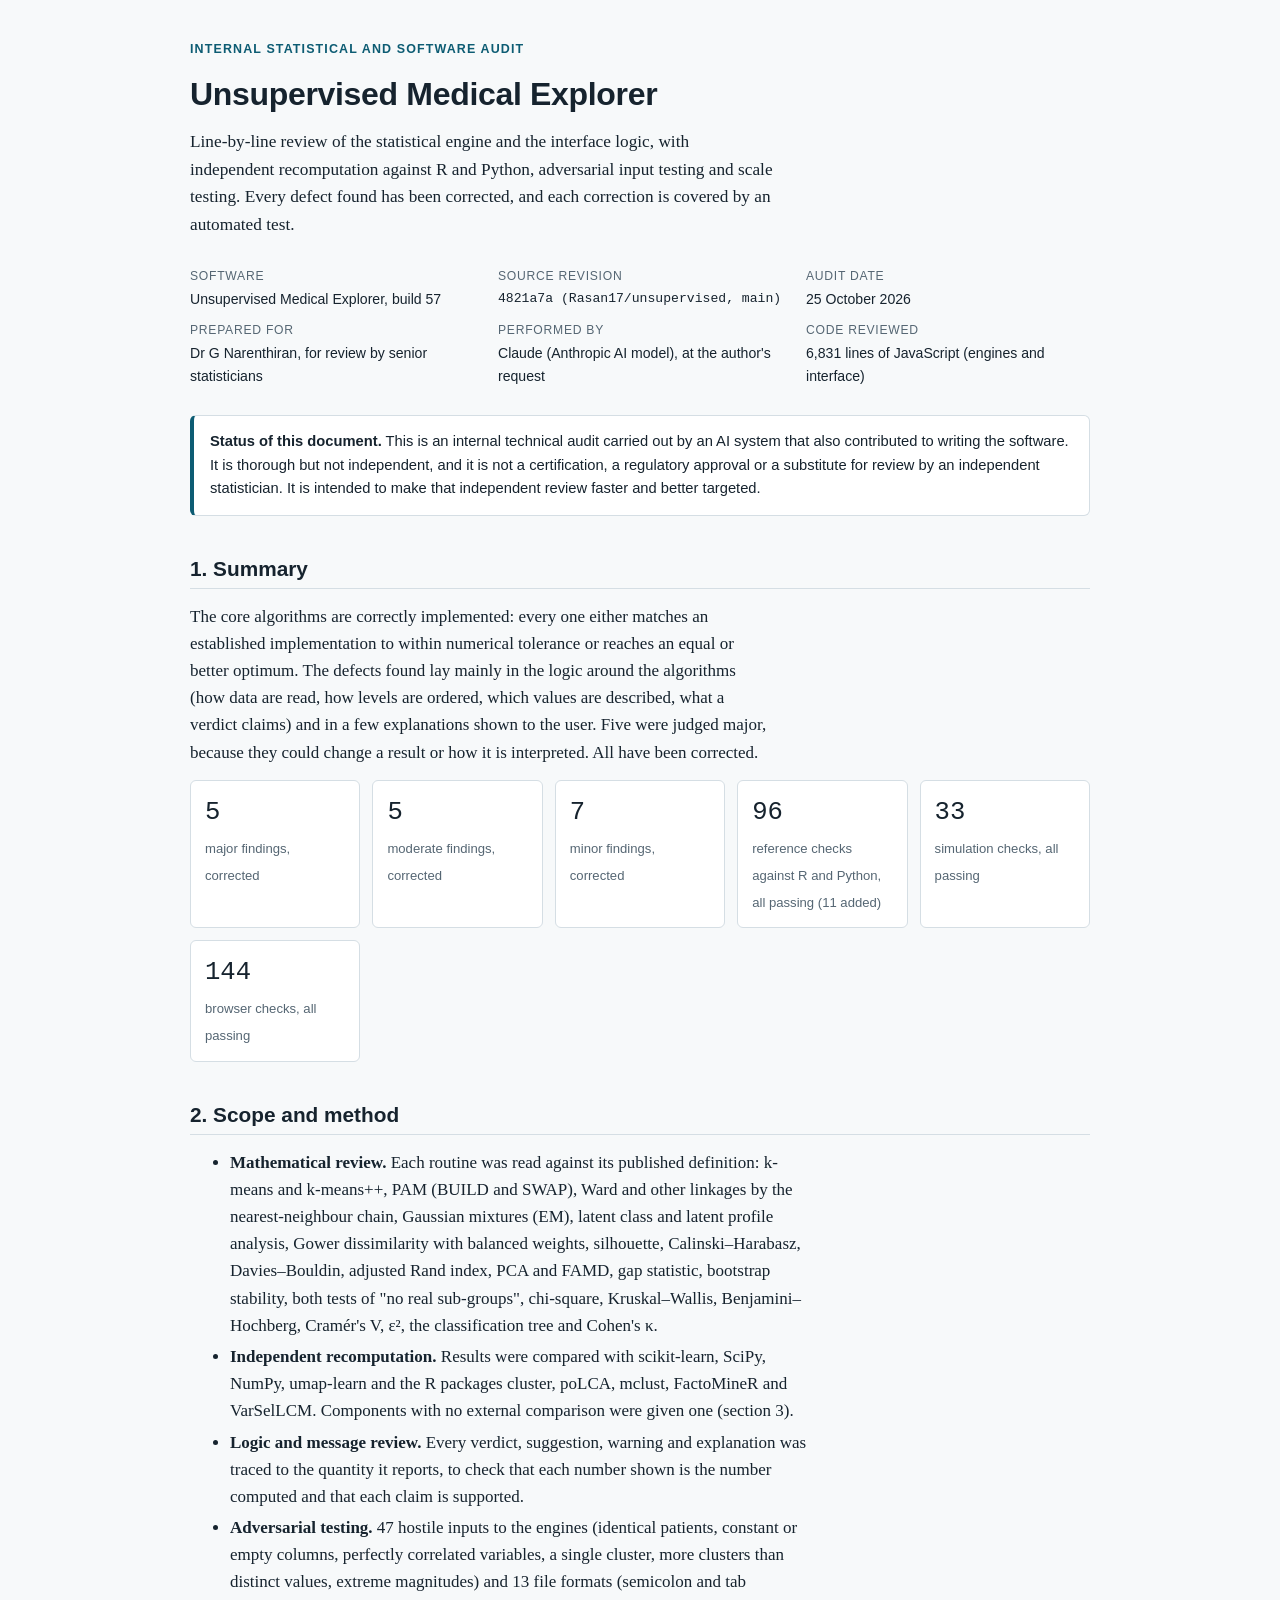
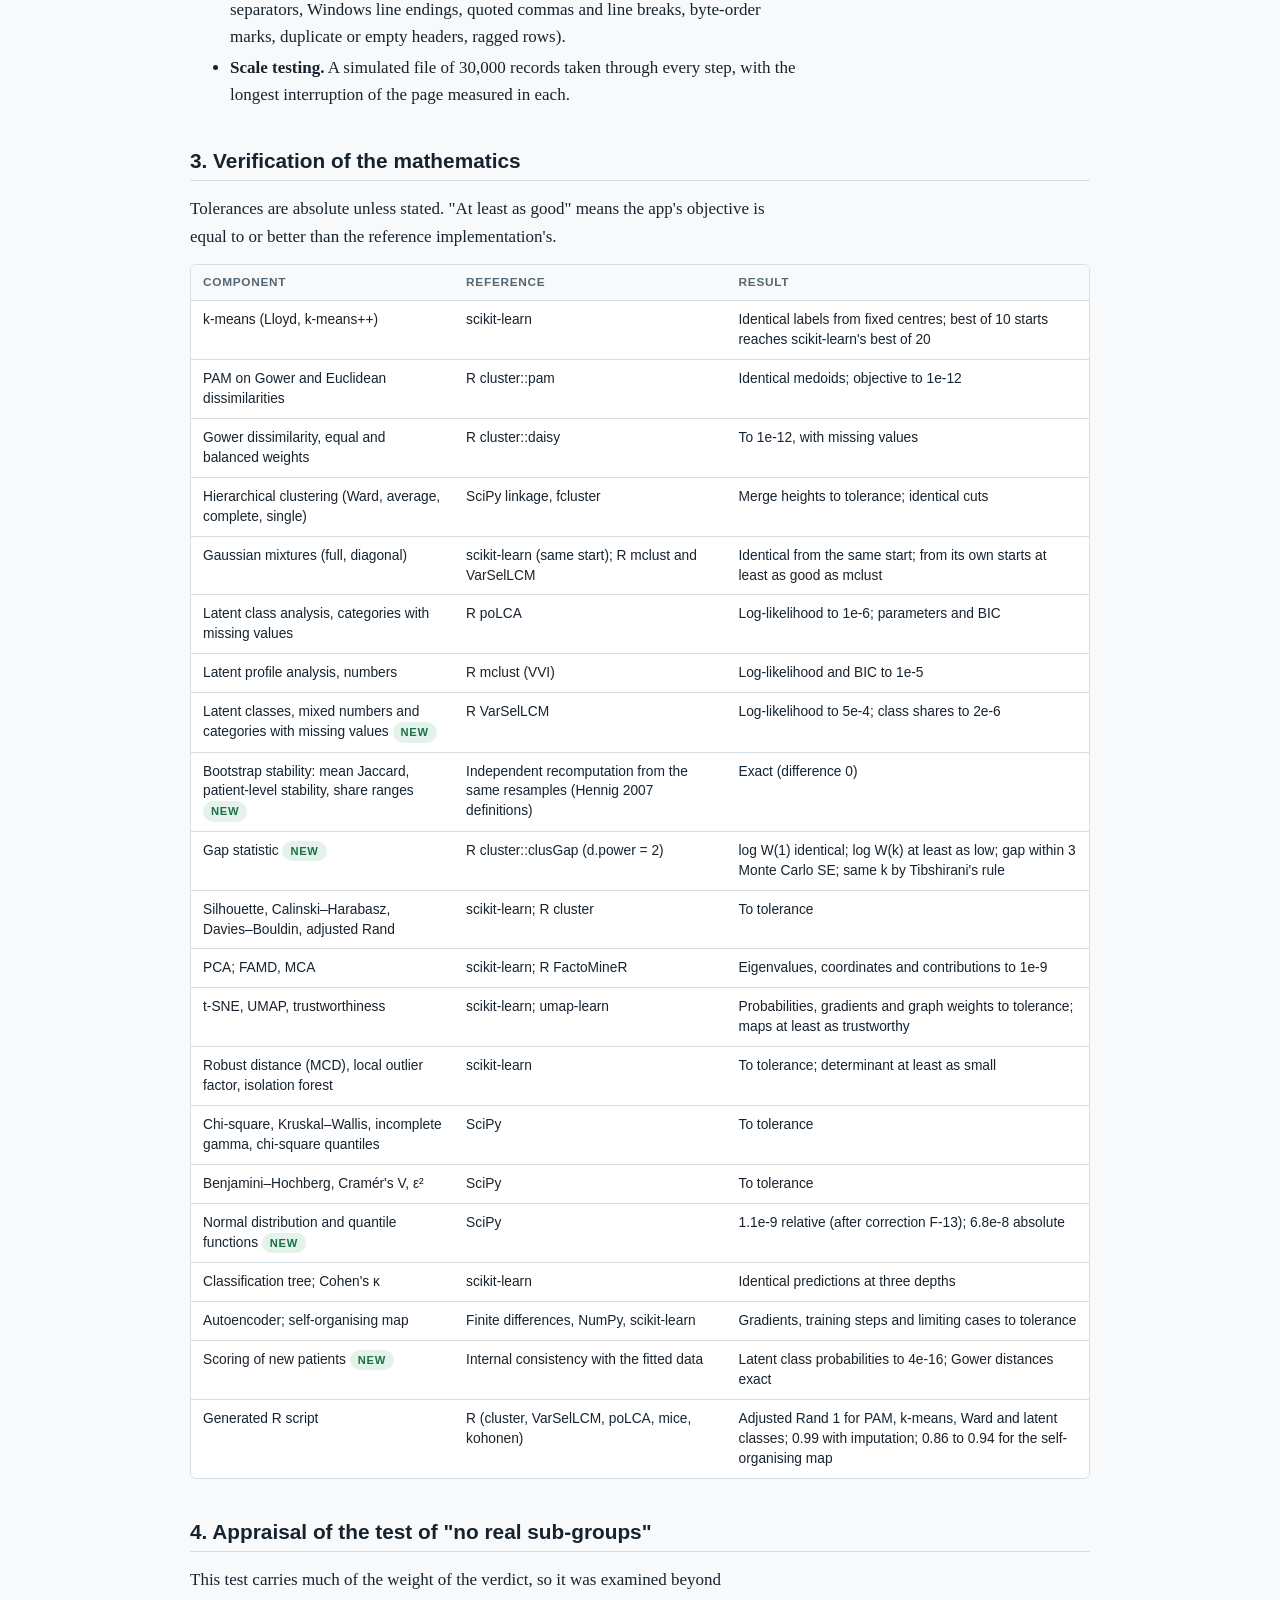
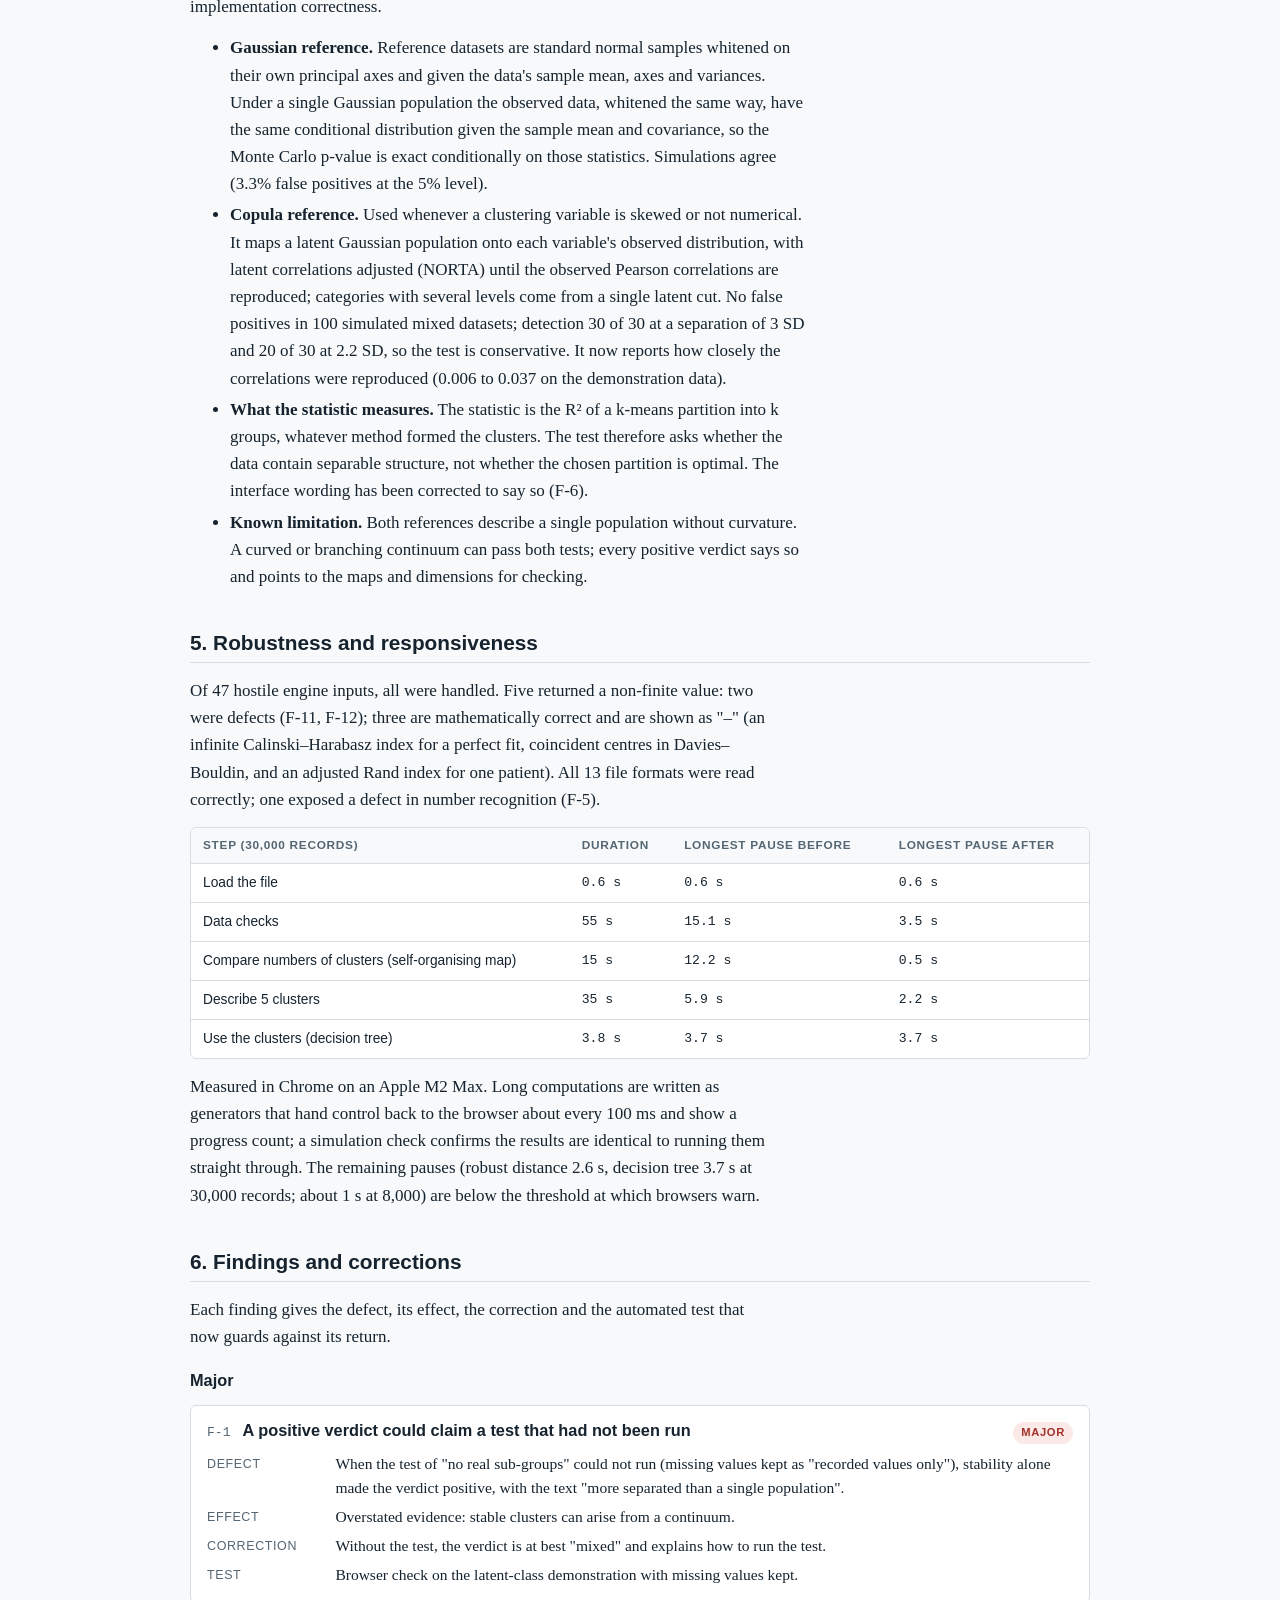
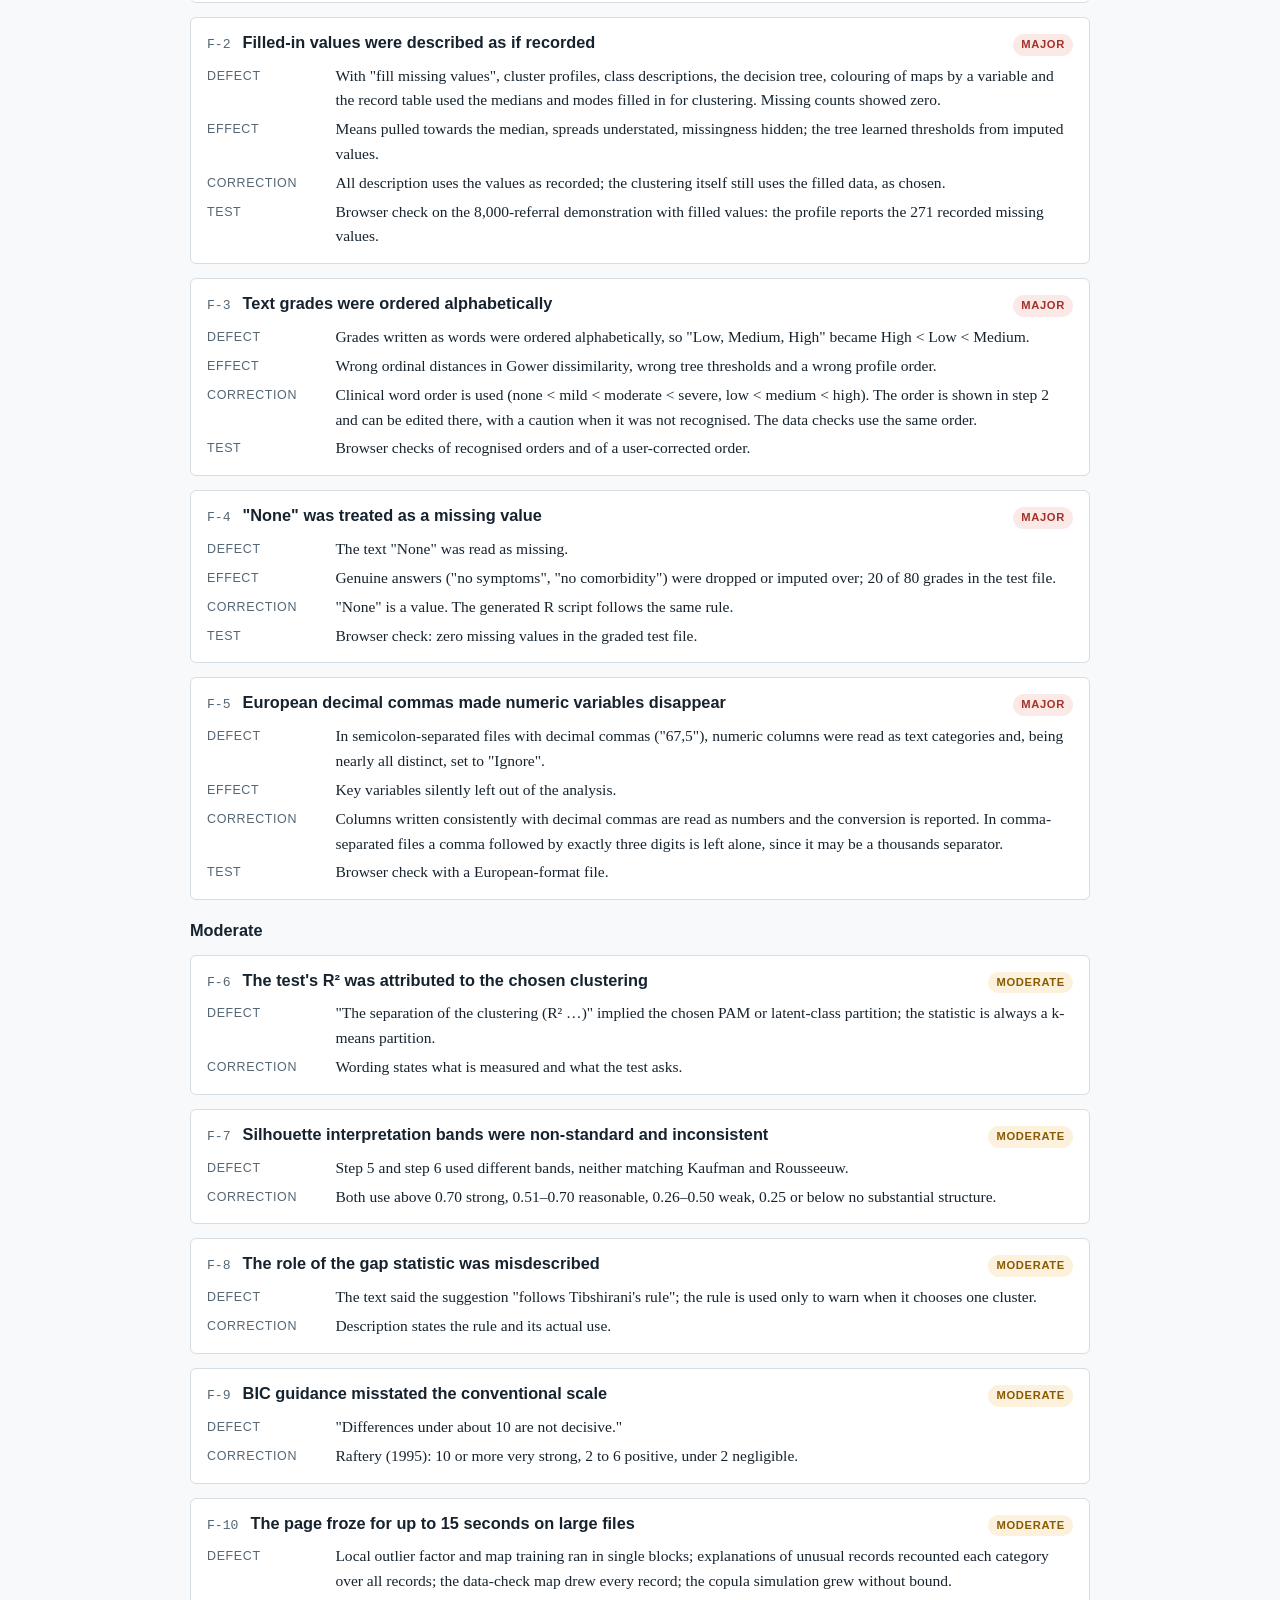
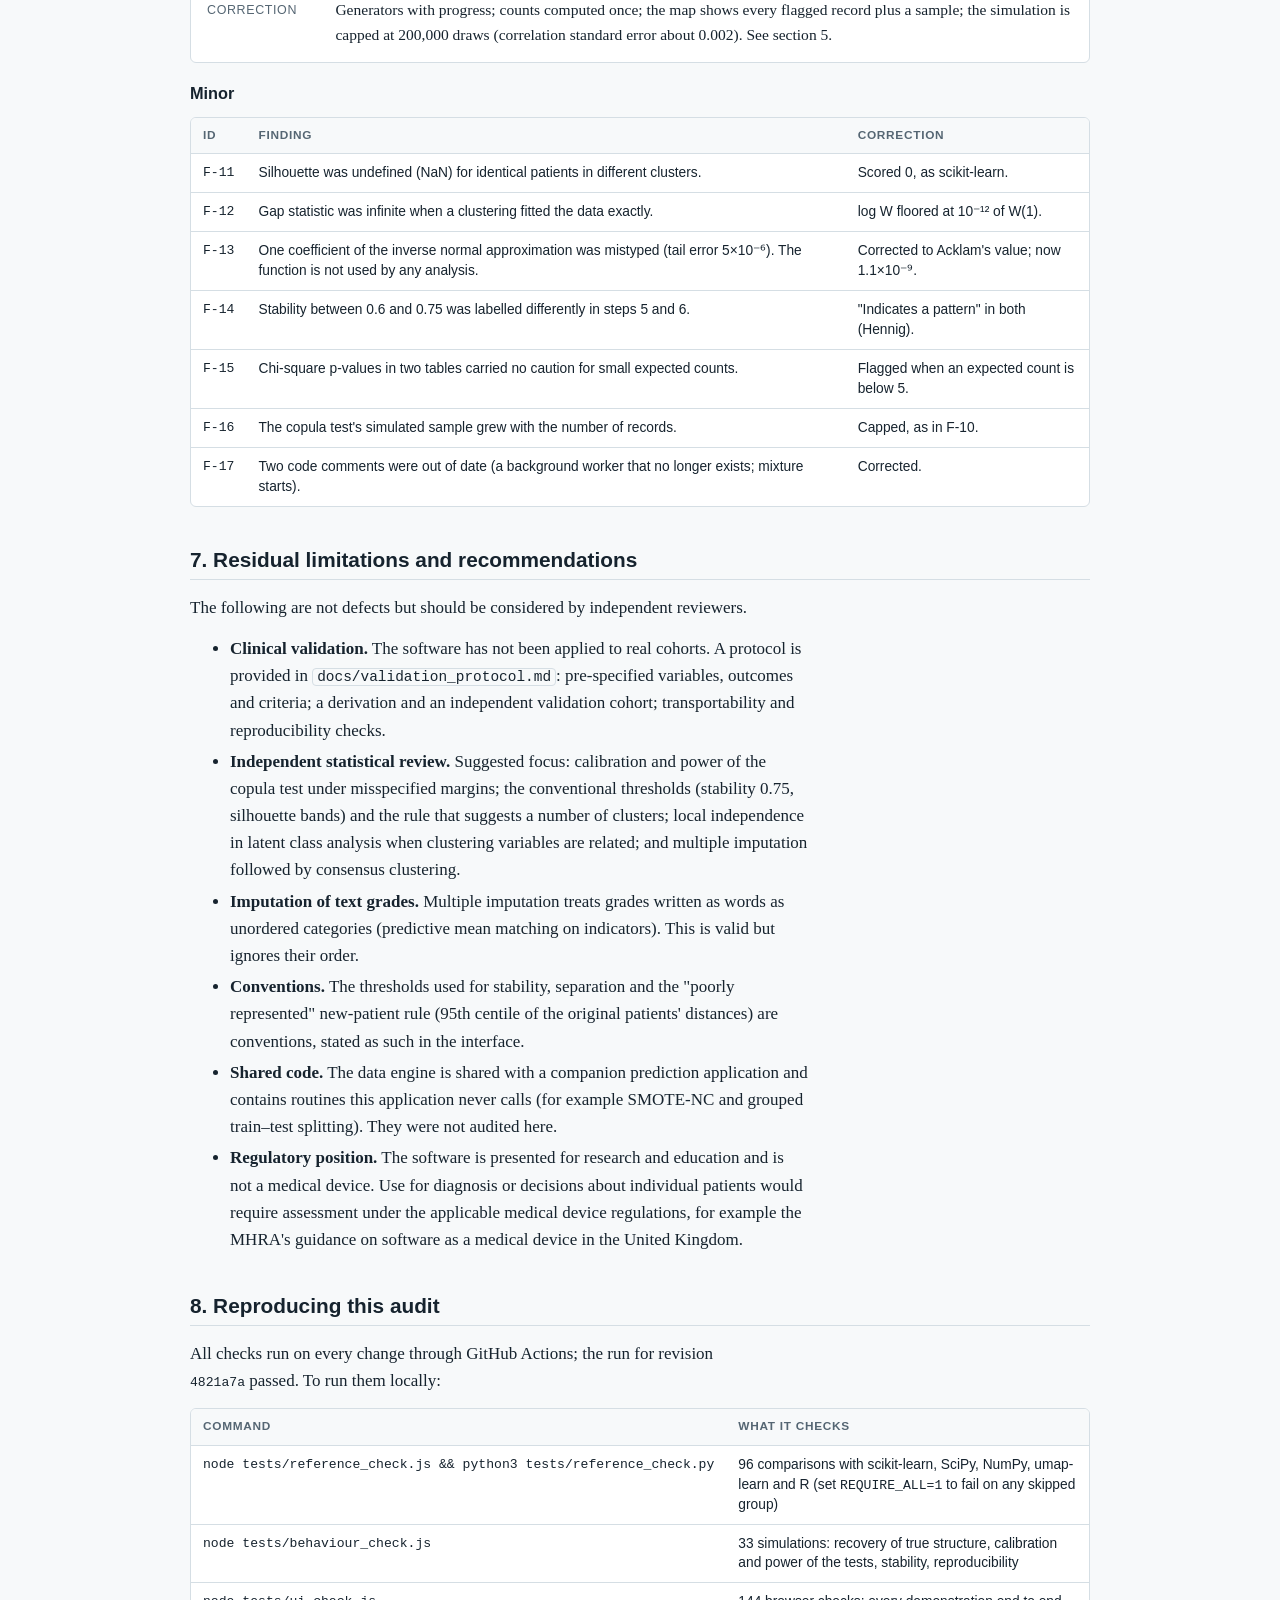
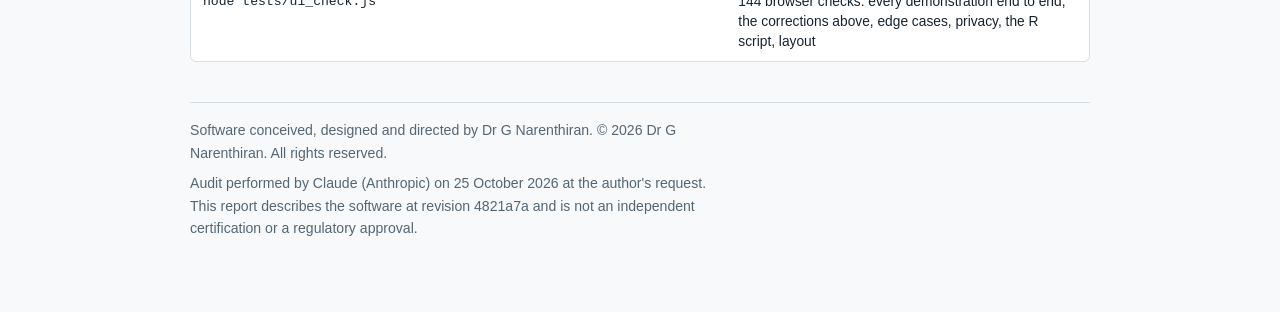
==== docs/audit_2026-10-25.html @ 8d1b1206 "Add the internal audit report (25 October 2026) to docs and link it from the README Co-Authored-By: " ====
<!doctype html>
<html lang="en-GB">
<head>
<meta charset="utf-8">
<meta name="viewport" content="width=device-width, initial-scale=1">
<meta http-equiv="Content-Security-Policy" content="default-src 'none'; style-src 'unsafe-inline'">
<title>Explorer Statistical Audit</title>
<style>
/* Layout: a single reading column for an audit dossier, with full-width tables in their own scroll containers */
:root {
  --paper: #f7f9fa; --sheet: #ffffff; --ink: #16232e; --muted: #556673; --rule: #d5dee4; --accent: #0d5c73;
  --major: #a3322a; --major-bg: #fbe9e7; --moderate: #8a5a00; --moderate-bg: #fbf1dc; --minor: #4b5d6b; --minor-bg: #eaeff2; --pass: #1d7048; --pass-bg: #e3f3ea;
  --serif: "Source Serif 4", Georgia, "Times New Roman", serif; --sans: "IBM Plex Sans", "Helvetica Neue", Arial, sans-serif; --mono: "IBM Plex Mono", ui-monospace, Menlo, monospace;
}
@media (prefers-color-scheme: dark) { :root:not([data-theme="light"]) {
  --paper: #0f171c; --sheet: #15212a; --ink: #e2eaee; --muted: #9db0ba; --rule: #2a3b46; --accent: #5fc2db;
  --major: #f0958c; --major-bg: #3b1c19; --moderate: #f0bd62; --moderate-bg: #392b12; --minor: #b3c3cd; --minor-bg: #20303a; --pass: #79d6a3; --pass-bg: #15301f; color-scheme: dark; } }
:root[data-theme="dark"] {
  --paper: #0f171c; --sheet: #15212a; --ink: #e2eaee; --muted: #9db0ba; --rule: #2a3b46; --accent: #5fc2db;
  --major: #f0958c; --major-bg: #3b1c19; --moderate: #f0bd62; --moderate-bg: #392b12; --minor: #b3c3cd; --minor-bg: #20303a; --pass: #79d6a3; --pass-bg: #15301f; color-scheme: dark; }
body { background: var(--paper); color: var(--ink); font-family: var(--serif); font-size: 17px; line-height: 1.6;
  padding-left: max(16px, env(safe-area-inset-left, 0px)); padding-right: max(16px, env(safe-area-inset-right, 0px)); padding-block: 32px 64px; }
main { max-width: 900px; margin: 0 auto; display: flex; flex-direction: column; gap: 40px; }
section { display: flex; flex-direction: column; gap: 14px; min-width: 0; }
h1, h2, h3 { font-family: var(--sans); text-wrap: balance; line-height: 1.25; margin: 0; }
h1 { font-size: 2rem; font-weight: 700; letter-spacing: -0.01em; }
h2 { font-size: 1.3rem; font-weight: 600; padding-bottom: 6px; border-bottom: 1px solid var(--rule); }
h3 { font-size: 1.02rem; font-weight: 600; }
p, ul, ol { margin: 0; max-width: 68ch; }
li + li { margin-top: 4px; }
a { color: var(--accent); }
.eyebrow { font-family: var(--sans); font-size: 0.78rem; letter-spacing: 0.09em; text-transform: uppercase; color: var(--accent); font-weight: 600; }
.lede { font-size: 1.08rem; color: var(--ink); }
.meta { display: grid; grid-template-columns: repeat(auto-fit, minmax(min(220px, 100%), 1fr)); gap: 10px 24px; font-family: var(--sans); font-size: 0.88rem; }
.meta div { min-width: 0; } .meta dt { color: var(--muted); font-size: 0.76rem; text-transform: uppercase; letter-spacing: 0.06em; } .meta dd { margin: 2px 0 0; overflow-wrap: anywhere; }
.status { font-family: var(--sans); font-size: 0.92rem; background: var(--sheet); border: 1px solid var(--rule); border-left: 4px solid var(--accent); border-radius: 6px; padding: 14px 16px; }
.status strong { font-weight: 600; }
.tally { display: grid; grid-template-columns: repeat(auto-fit, minmax(min(150px, 100%), 1fr)); gap: 12px; font-family: var(--sans); }
.tally div { background: var(--sheet); border: 1px solid var(--rule); border-radius: 6px; padding: 12px 14px; }
.tally b { display: block; font-family: var(--mono); font-size: 1.6rem; font-weight: 500; font-variant-numeric: tabular-nums; }
.tally span { font-size: 0.82rem; color: var(--muted); }
.wrap { overflow-x: auto; border: 1px solid var(--rule); border-radius: 6px; background: var(--sheet); }
table { border-collapse: collapse; width: 100%; font-family: var(--sans); font-size: 0.86rem; line-height: 1.45; }
th, td { text-align: left; vertical-align: top; padding: 9px 12px; border-bottom: 1px solid var(--rule); }
th { font-weight: 600; font-size: 0.74rem; text-transform: uppercase; letter-spacing: 0.06em; color: var(--muted); background: var(--paper); white-space: nowrap; }
tr:last-child td { border-bottom: 0; }
td.num, .mono { font-family: var(--mono); font-variant-numeric: tabular-nums; font-size: 0.82rem; white-space: nowrap; }
.sev { display: inline-block; font-family: var(--sans); font-size: 0.7rem; font-weight: 600; letter-spacing: 0.06em; text-transform: uppercase; padding: 2px 8px; border-radius: 999px; white-space: nowrap; }
.sev.major { color: var(--major); background: var(--major-bg); } .sev.moderate { color: var(--moderate); background: var(--moderate-bg); } .sev.minor { color: var(--minor); background: var(--minor-bg); } .sev.pass { color: var(--pass); background: var(--pass-bg); }
.finding { background: var(--sheet); border: 1px solid var(--rule); border-radius: 6px; padding: 14px 16px; display: flex; flex-direction: column; gap: 8px; font-size: 0.97rem; }
.finding header { display: flex; flex-wrap: wrap; gap: 8px 12px; align-items: baseline; }
.finding header h3 { flex: 1 1 320px; }
.finding .id { font-family: var(--mono); font-size: 0.82rem; color: var(--muted); }
.finding dl { display: grid; grid-template-columns: 7.5em 1fr; gap: 4px 12px; margin: 0; }
.finding dt { font-family: var(--sans); font-size: 0.78rem; color: var(--muted); text-transform: uppercase; letter-spacing: 0.05em; padding-top: 3px; }
.finding dd { margin: 0; min-width: 0; }
@media (max-width: 560px) { .finding dl { grid-template-columns: 1fr; } .finding dt { padding-top: 6px; } }
code { font-family: var(--mono); font-size: 0.85em; background: var(--paper); border: 1px solid var(--rule); border-radius: 4px; padding: 0 4px; overflow-wrap: anywhere; }
.sign { font-family: var(--sans); font-size: 0.88rem; color: var(--muted); border-top: 1px solid var(--rule); padding-top: 16px; display: flex; flex-direction: column; gap: 8px; }
</style>
</head>
<body>

<main>
  <header style="display:flex;flex-direction:column;gap:14px">
    <div class="eyebrow">Internal statistical and software audit</div>
    <h1>Unsupervised Medical Explorer</h1>
    <p class="lede">Line-by-line review of the statistical engine and the interface logic, with independent recomputation against R and Python, adversarial input testing and scale testing. Every defect found has been corrected, and each correction is covered by an automated test.</p>
    <dl class="meta">
      <div><dt>Software</dt><dd>Unsupervised Medical Explorer, build 57</dd></div>
      <div><dt>Source revision</dt><dd class="mono">4821a7a (Rasan17/unsupervised, main)</dd></div>
      <div><dt>Audit date</dt><dd>25 October 2026</dd></div>
      <div><dt>Prepared for</dt><dd>Dr G Narenthiran, for review by senior statisticians</dd></div>
      <div><dt>Performed by</dt><dd>Claude (Anthropic AI model), at the author's request</dd></div>
      <div><dt>Code reviewed</dt><dd>6,831 lines of JavaScript (engines and interface)</dd></div>
    </dl>
    <div class="status"><strong>Status of this document.</strong> This is an internal technical audit carried out by an AI system that also contributed to writing the software. It is thorough but not independent, and it is not a certification, a regulatory approval or a substitute for review by an independent statistician. It is intended to make that independent review faster and better targeted.</div>
  </header>

  <section>
    <h2>1. Summary</h2>
    <p>The core algorithms are correctly implemented: every one either matches an established implementation to within numerical tolerance or reaches an equal or better optimum. The defects found lay mainly in the logic around the algorithms (how data are read, how levels are ordered, which values are described, what a verdict claims) and in a few explanations shown to the user. Five were judged major, because they could change a result or how it is interpreted. All have been corrected.</p>
    <div class="tally">
      <div><b>5</b><span>major findings, corrected</span></div>
      <div><b>5</b><span>moderate findings, corrected</span></div>
      <div><b>7</b><span>minor findings, corrected</span></div>
      <div><b>96</b><span>reference checks against R and Python, all passing (11 added)</span></div>
      <div><b>33</b><span>simulation checks, all passing</span></div>
      <div><b>144</b><span>browser checks, all passing</span></div>
    </div>
  </section>

  <section>
    <h2>2. Scope and method</h2>
    <ul>
      <li><strong>Mathematical review.</strong> Each routine was read against its published definition: k-means and k-means++, PAM (BUILD and SWAP), Ward and other linkages by the nearest-neighbour chain, Gaussian mixtures (EM), latent class and latent profile analysis, Gower dissimilarity with balanced weights, silhouette, Calinski–Harabasz, Davies–Bouldin, adjusted Rand index, PCA and FAMD, gap statistic, bootstrap stability, both tests of "no real sub-groups", chi-square, Kruskal–Wallis, Benjamini–Hochberg, Cramér's V, ε², the classification tree and Cohen's κ.</li>
      <li><strong>Independent recomputation.</strong> Results were compared with scikit-learn, SciPy, NumPy, umap-learn and the R packages cluster, poLCA, mclust, FactoMineR and VarSelLCM. Components with no external comparison were given one (section 3).</li>
      <li><strong>Logic and message review.</strong> Every verdict, suggestion, warning and explanation was traced to the quantity it reports, to check that each number shown is the number computed and that each claim is supported.</li>
      <li><strong>Adversarial testing.</strong> 47 hostile inputs to the engines (identical patients, constant or empty columns, perfectly correlated variables, a single cluster, more clusters than distinct values, extreme magnitudes) and 13 file formats (semicolon and tab separators, Windows line endings, quoted commas and line breaks, byte-order marks, duplicate or empty headers, ragged rows).</li>
      <li><strong>Scale testing.</strong> A simulated file of 30,000 records taken through every step, with the longest interruption of the page measured in each.</li>
    </ul>
  </section>

  <section>
    <h2>3. Verification of the mathematics</h2>
    <p>Tolerances are absolute unless stated. "At least as good" means the app's objective is equal to or better than the reference implementation's.</p>
    <div class="wrap"><table>
      <thead><tr><th>Component</th><th>Reference</th><th>Result</th></tr></thead>
      <tbody>
        <tr><td>k-means (Lloyd, k-means++)</td><td>scikit-learn</td><td>Identical labels from fixed centres; best of 10 starts reaches scikit-learn's best of 20</td></tr>
        <tr><td>PAM on Gower and Euclidean dissimilarities</td><td>R cluster::pam</td><td>Identical medoids; objective to 1e-12</td></tr>
        <tr><td>Gower dissimilarity, equal and balanced weights</td><td>R cluster::daisy</td><td>To 1e-12, with missing values</td></tr>
        <tr><td>Hierarchical clustering (Ward, average, complete, single)</td><td>SciPy linkage, fcluster</td><td>Merge heights to tolerance; identical cuts</td></tr>
        <tr><td>Gaussian mixtures (full, diagonal)</td><td>scikit-learn (same start); R mclust and VarSelLCM</td><td>Identical from the same start; from its own starts at least as good as mclust</td></tr>
        <tr><td>Latent class analysis, categories with missing values</td><td>R poLCA</td><td>Log-likelihood to 1e-6; parameters and BIC</td></tr>
        <tr><td>Latent profile analysis, numbers</td><td>R mclust (VVI)</td><td>Log-likelihood and BIC to 1e-5</td></tr>
        <tr><td>Latent classes, mixed numbers and categories with missing values <span class="sev pass">new</span></td><td>R VarSelLCM</td><td>Log-likelihood to 5e-4; class shares to 2e-6</td></tr>
        <tr><td>Bootstrap stability: mean Jaccard, patient-level stability, share ranges <span class="sev pass">new</span></td><td>Independent recomputation from the same resamples (Hennig 2007 definitions)</td><td>Exact (difference 0)</td></tr>
        <tr><td>Gap statistic <span class="sev pass">new</span></td><td>R cluster::clusGap (d.power = 2)</td><td>log W(1) identical; log W(k) at least as low; gap within 3 Monte Carlo SE; same k by Tibshirani's rule</td></tr>
        <tr><td>Silhouette, Calinski–Harabasz, Davies–Bouldin, adjusted Rand</td><td>scikit-learn; R cluster</td><td>To tolerance</td></tr>
        <tr><td>PCA; FAMD, MCA</td><td>scikit-learn; R FactoMineR</td><td>Eigenvalues, coordinates and contributions to 1e-9</td></tr>
        <tr><td>t-SNE, UMAP, trustworthiness</td><td>scikit-learn; umap-learn</td><td>Probabilities, gradients and graph weights to tolerance; maps at least as trustworthy</td></tr>
        <tr><td>Robust distance (MCD), local outlier factor, isolation forest</td><td>scikit-learn</td><td>To tolerance; determinant at least as small</td></tr>
        <tr><td>Chi-square, Kruskal–Wallis, incomplete gamma, chi-square quantiles</td><td>SciPy</td><td>To tolerance</td></tr>
        <tr><td>Benjamini–Hochberg, Cramér's V, ε²</td><td>SciPy</td><td>To tolerance</td></tr>
        <tr><td>Normal distribution and quantile functions <span class="sev pass">new</span></td><td>SciPy</td><td>1.1e-9 relative (after correction F-13); 6.8e-8 absolute</td></tr>
        <tr><td>Classification tree; Cohen's κ</td><td>scikit-learn</td><td>Identical predictions at three depths</td></tr>
        <tr><td>Autoencoder; self-organising map</td><td>Finite differences, NumPy, scikit-learn</td><td>Gradients, training steps and limiting cases to tolerance</td></tr>
        <tr><td>Scoring of new patients <span class="sev pass">new</span></td><td>Internal consistency with the fitted data</td><td>Latent class probabilities to 4e-16; Gower distances exact</td></tr>
        <tr><td>Generated R script</td><td>R (cluster, VarSelLCM, poLCA, mice, kohonen)</td><td>Adjusted Rand 1 for PAM, k-means, Ward and latent classes; 0.99 with imputation; 0.86 to 0.94 for the self-organising map</td></tr>
      </tbody>
    </table></div>
  </section>

  <section>
    <h2>4. Appraisal of the test of "no real sub-groups"</h2>
    <p>This test carries much of the weight of the verdict, so it was examined beyond implementation correctness.</p>
    <ul>
      <li><strong>Gaussian reference.</strong> Reference datasets are standard normal samples whitened on their own principal axes and given the data's sample mean, axes and variances. Under a single Gaussian population the observed data, whitened the same way, have the same conditional distribution given the sample mean and covariance, so the Monte Carlo p-value is exact conditionally on those statistics. Simulations agree (3.3% false positives at the 5% level).</li>
      <li><strong>Copula reference.</strong> Used whenever a clustering variable is skewed or not numerical. It maps a latent Gaussian population onto each variable's observed distribution, with latent correlations adjusted (NORTA) until the observed Pearson correlations are reproduced; categories with several levels come from a single latent cut. No false positives in 100 simulated mixed datasets; detection 30 of 30 at a separation of 3 SD and 20 of 30 at 2.2 SD, so the test is conservative. It now reports how closely the correlations were reproduced (0.006 to 0.037 on the demonstration data).</li>
      <li><strong>What the statistic measures.</strong> The statistic is the R² of a k-means partition into k groups, whatever method formed the clusters. The test therefore asks whether the data contain separable structure, not whether the chosen partition is optimal. The interface wording has been corrected to say so (F-6).</li>
      <li><strong>Known limitation.</strong> Both references describe a single population without curvature. A curved or branching continuum can pass both tests; every positive verdict says so and points to the maps and dimensions for checking.</li>
    </ul>
  </section>

  <section>
    <h2>5. Robustness and responsiveness</h2>
    <p>Of 47 hostile engine inputs, all were handled. Five returned a non-finite value: two were defects (F-11, F-12); three are mathematically correct and are shown as "–" (an infinite Calinski–Harabasz index for a perfect fit, coincident centres in Davies–Bouldin, and an adjusted Rand index for one patient). All 13 file formats were read correctly; one exposed a defect in number recognition (F-5).</p>
    <div class="wrap"><table>
      <thead><tr><th>Step (30,000 records)</th><th>Duration</th><th>Longest pause before</th><th>Longest pause after</th></tr></thead>
      <tbody>
        <tr><td>Load the file</td><td class="num">0.6 s</td><td class="num">0.6 s</td><td class="num">0.6 s</td></tr>
        <tr><td>Data checks</td><td class="num">55 s</td><td class="num">15.1 s</td><td class="num">3.5 s</td></tr>
        <tr><td>Compare numbers of clusters (self-organising map)</td><td class="num">15 s</td><td class="num">12.2 s</td><td class="num">0.5 s</td></tr>
        <tr><td>Describe 5 clusters</td><td class="num">35 s</td><td class="num">5.9 s</td><td class="num">2.2 s</td></tr>
        <tr><td>Use the clusters (decision tree)</td><td class="num">3.8 s</td><td class="num">3.7 s</td><td class="num">3.7 s</td></tr>
      </tbody>
    </table></div>
    <p>Measured in Chrome on an Apple M2 Max. Long computations are written as generators that hand control back to the browser about every 100 ms and show a progress count; a simulation check confirms the results are identical to running them straight through. The remaining pauses (robust distance 2.6 s, decision tree 3.7 s at 30,000 records; about 1 s at 8,000) are below the threshold at which browsers warn.</p>
  </section>

  <section>
    <h2>6. Findings and corrections</h2>
    <p>Each finding gives the defect, its effect, the correction and the automated test that now guards against its return.</p>

    <h3 style="margin-top:6px">Major</h3>
    <article class="finding">
      <header><span class="id">F-1</span><h3>A positive verdict could claim a test that had not been run</h3><span class="sev major">Major</span></header>
      <dl>
        <dt>Defect</dt><dd>When the test of "no real sub-groups" could not run (missing values kept as "recorded values only"), stability alone made the verdict positive, with the text "more separated than a single population".</dd>
        <dt>Effect</dt><dd>Overstated evidence: stable clusters can arise from a continuum.</dd>
        <dt>Correction</dt><dd>Without the test, the verdict is at best "mixed" and explains how to run the test.</dd>
        <dt>Test</dt><dd>Browser check on the latent-class demonstration with missing values kept.</dd>
      </dl>
    </article>
    <article class="finding">
      <header><span class="id">F-2</span><h3>Filled-in values were described as if recorded</h3><span class="sev major">Major</span></header>
      <dl>
        <dt>Defect</dt><dd>With "fill missing values", cluster profiles, class descriptions, the decision tree, colouring of maps by a variable and the record table used the medians and modes filled in for clustering. Missing counts showed zero.</dd>
        <dt>Effect</dt><dd>Means pulled towards the median, spreads understated, missingness hidden; the tree learned thresholds from imputed values.</dd>
        <dt>Correction</dt><dd>All description uses the values as recorded; the clustering itself still uses the filled data, as chosen.</dd>
        <dt>Test</dt><dd>Browser check on the 8,000-referral demonstration with filled values: the profile reports the 271 recorded missing values.</dd>
      </dl>
    </article>
    <article class="finding">
      <header><span class="id">F-3</span><h3>Text grades were ordered alphabetically</h3><span class="sev major">Major</span></header>
      <dl>
        <dt>Defect</dt><dd>Grades written as words were ordered alphabetically, so "Low, Medium, High" became High &lt; Low &lt; Medium.</dd>
        <dt>Effect</dt><dd>Wrong ordinal distances in Gower dissimilarity, wrong tree thresholds and a wrong profile order.</dd>
        <dt>Correction</dt><dd>Clinical word order is used (none &lt; mild &lt; moderate &lt; severe, low &lt; medium &lt; high). The order is shown in step 2 and can be edited there, with a caution when it was not recognised. The data checks use the same order.</dd>
        <dt>Test</dt><dd>Browser checks of recognised orders and of a user-corrected order.</dd>
      </dl>
    </article>
    <article class="finding">
      <header><span class="id">F-4</span><h3>"None" was treated as a missing value</h3><span class="sev major">Major</span></header>
      <dl>
        <dt>Defect</dt><dd>The text "None" was read as missing.</dd>
        <dt>Effect</dt><dd>Genuine answers ("no symptoms", "no comorbidity") were dropped or imputed over; 20 of 80 grades in the test file.</dd>
        <dt>Correction</dt><dd>"None" is a value. The generated R script follows the same rule.</dd>
        <dt>Test</dt><dd>Browser check: zero missing values in the graded test file.</dd>
      </dl>
    </article>
    <article class="finding">
      <header><span class="id">F-5</span><h3>European decimal commas made numeric variables disappear</h3><span class="sev major">Major</span></header>
      <dl>
        <dt>Defect</dt><dd>In semicolon-separated files with decimal commas ("67,5"), numeric columns were read as text categories and, being nearly all distinct, set to "Ignore".</dd>
        <dt>Effect</dt><dd>Key variables silently left out of the analysis.</dd>
        <dt>Correction</dt><dd>Columns written consistently with decimal commas are read as numbers and the conversion is reported. In comma-separated files a comma followed by exactly three digits is left alone, since it may be a thousands separator.</dd>
        <dt>Test</dt><dd>Browser check with a European-format file.</dd>
      </dl>
    </article>

    <h3 style="margin-top:6px">Moderate</h3>
    <article class="finding">
      <header><span class="id">F-6</span><h3>The test's R² was attributed to the chosen clustering</h3><span class="sev moderate">Moderate</span></header>
      <dl><dt>Defect</dt><dd>"The separation of the clustering (R² …)" implied the chosen PAM or latent-class partition; the statistic is always a k-means partition.</dd><dt>Correction</dt><dd>Wording states what is measured and what the test asks.</dd></dl>
    </article>
    <article class="finding">
      <header><span class="id">F-7</span><h3>Silhouette interpretation bands were non-standard and inconsistent</h3><span class="sev moderate">Moderate</span></header>
      <dl><dt>Defect</dt><dd>Step 5 and step 6 used different bands, neither matching Kaufman and Rousseeuw.</dd><dt>Correction</dt><dd>Both use above 0.70 strong, 0.51–0.70 reasonable, 0.26–0.50 weak, 0.25 or below no substantial structure.</dd></dl>
    </article>
    <article class="finding">
      <header><span class="id">F-8</span><h3>The role of the gap statistic was misdescribed</h3><span class="sev moderate">Moderate</span></header>
      <dl><dt>Defect</dt><dd>The text said the suggestion "follows Tibshirani's rule"; the rule is used only to warn when it chooses one cluster.</dd><dt>Correction</dt><dd>Description states the rule and its actual use.</dd></dl>
    </article>
    <article class="finding">
      <header><span class="id">F-9</span><h3>BIC guidance misstated the conventional scale</h3><span class="sev moderate">Moderate</span></header>
      <dl><dt>Defect</dt><dd>"Differences under about 10 are not decisive."</dd><dt>Correction</dt><dd>Raftery (1995): 10 or more very strong, 2 to 6 positive, under 2 negligible.</dd></dl>
    </article>
    <article class="finding">
      <header><span class="id">F-10</span><h3>The page froze for up to 15 seconds on large files</h3><span class="sev moderate">Moderate</span></header>
      <dl><dt>Defect</dt><dd>Local outlier factor and map training ran in single blocks; explanations of unusual records recounted each category over all records; the data-check map drew every record; the copula simulation grew without bound.</dd><dt>Correction</dt><dd>Generators with progress; counts computed once; the map shows every flagged record plus a sample; the simulation is capped at 200,000 draws (correlation standard error about 0.002). See section 5.</dd></dl>
    </article>

    <h3 style="margin-top:6px">Minor</h3>
    <div class="wrap"><table>
      <thead><tr><th>ID</th><th>Finding</th><th>Correction</th></tr></thead>
      <tbody>
        <tr><td class="mono">F-11</td><td>Silhouette was undefined (NaN) for identical patients in different clusters.</td><td>Scored 0, as scikit-learn.</td></tr>
        <tr><td class="mono">F-12</td><td>Gap statistic was infinite when a clustering fitted the data exactly.</td><td>log W floored at 10⁻¹² of W(1).</td></tr>
        <tr><td class="mono">F-13</td><td>One coefficient of the inverse normal approximation was mistyped (tail error 5×10⁻⁶). The function is not used by any analysis.</td><td>Corrected to Acklam's value; now 1.1×10⁻⁹.</td></tr>
        <tr><td class="mono">F-14</td><td>Stability between 0.6 and 0.75 was labelled differently in steps 5 and 6.</td><td>"Indicates a pattern" in both (Hennig).</td></tr>
        <tr><td class="mono">F-15</td><td>Chi-square p-values in two tables carried no caution for small expected counts.</td><td>Flagged when an expected count is below 5.</td></tr>
        <tr><td class="mono">F-16</td><td>The copula test's simulated sample grew with the number of records.</td><td>Capped, as in F-10.</td></tr>
        <tr><td class="mono">F-17</td><td>Two code comments were out of date (a background worker that no longer exists; mixture starts).</td><td>Corrected.</td></tr>
      </tbody>
    </table></div>
  </section>

  <section>
    <h2>7. Residual limitations and recommendations</h2>
    <p>The following are not defects but should be considered by independent reviewers.</p>
    <ul>
      <li><strong>Clinical validation.</strong> The software has not been applied to real cohorts. A protocol is provided in <code>docs/validation_protocol.md</code>: pre-specified variables, outcomes and criteria; a derivation and an independent validation cohort; transportability and reproducibility checks.</li>
      <li><strong>Independent statistical review.</strong> Suggested focus: calibration and power of the copula test under misspecified margins; the conventional thresholds (stability 0.75, silhouette bands) and the rule that suggests a number of clusters; local independence in latent class analysis when clustering variables are related; and multiple imputation followed by consensus clustering.</li>
      <li><strong>Imputation of text grades.</strong> Multiple imputation treats grades written as words as unordered categories (predictive mean matching on indicators). This is valid but ignores their order.</li>
      <li><strong>Conventions.</strong> The thresholds used for stability, separation and the "poorly represented" new-patient rule (95th centile of the original patients' distances) are conventions, stated as such in the interface.</li>
      <li><strong>Shared code.</strong> The data engine is shared with a companion prediction application and contains routines this application never calls (for example SMOTE-NC and grouped train–test splitting). They were not audited here.</li>
      <li><strong>Regulatory position.</strong> The software is presented for research and education and is not a medical device. Use for diagnosis or decisions about individual patients would require assessment under the applicable medical device regulations, for example the MHRA's guidance on software as a medical device in the United Kingdom.</li>
    </ul>
  </section>

  <section>
    <h2>8. Reproducing this audit</h2>
    <p>All checks run on every change through GitHub Actions; the run for revision <span class="mono">4821a7a</span> passed. To run them locally:</p>
    <div class="wrap"><table>
      <thead><tr><th>Command</th><th>What it checks</th></tr></thead>
      <tbody>
        <tr><td class="mono">node tests/reference_check.js &amp;&amp; python3 tests/reference_check.py</td><td>96 comparisons with scikit-learn, SciPy, NumPy, umap-learn and R (set <span class="mono">REQUIRE_ALL=1</span> to fail on any skipped group)</td></tr>
        <tr><td class="mono">node tests/behaviour_check.js</td><td>33 simulations: recovery of true structure, calibration and power of the tests, stability, reproducibility</td></tr>
        <tr><td class="mono">node tests/ui_check.js</td><td>144 browser checks: every demonstration end to end, the corrections above, edge cases, privacy, the R script, layout</td></tr>
      </tbody>
    </table></div>
  </section>

  <footer class="sign">
    <p>Software conceived, designed and directed by Dr G Narenthiran. © 2026 Dr G Narenthiran. All rights reserved.</p>
    <p>Audit performed by Claude (Anthropic) on 25 October 2026 at the author's request. This report describes the software at revision 4821a7a and is not an independent certification or a regulatory approval.</p>
  </footer>
</main>
</body>
</html>
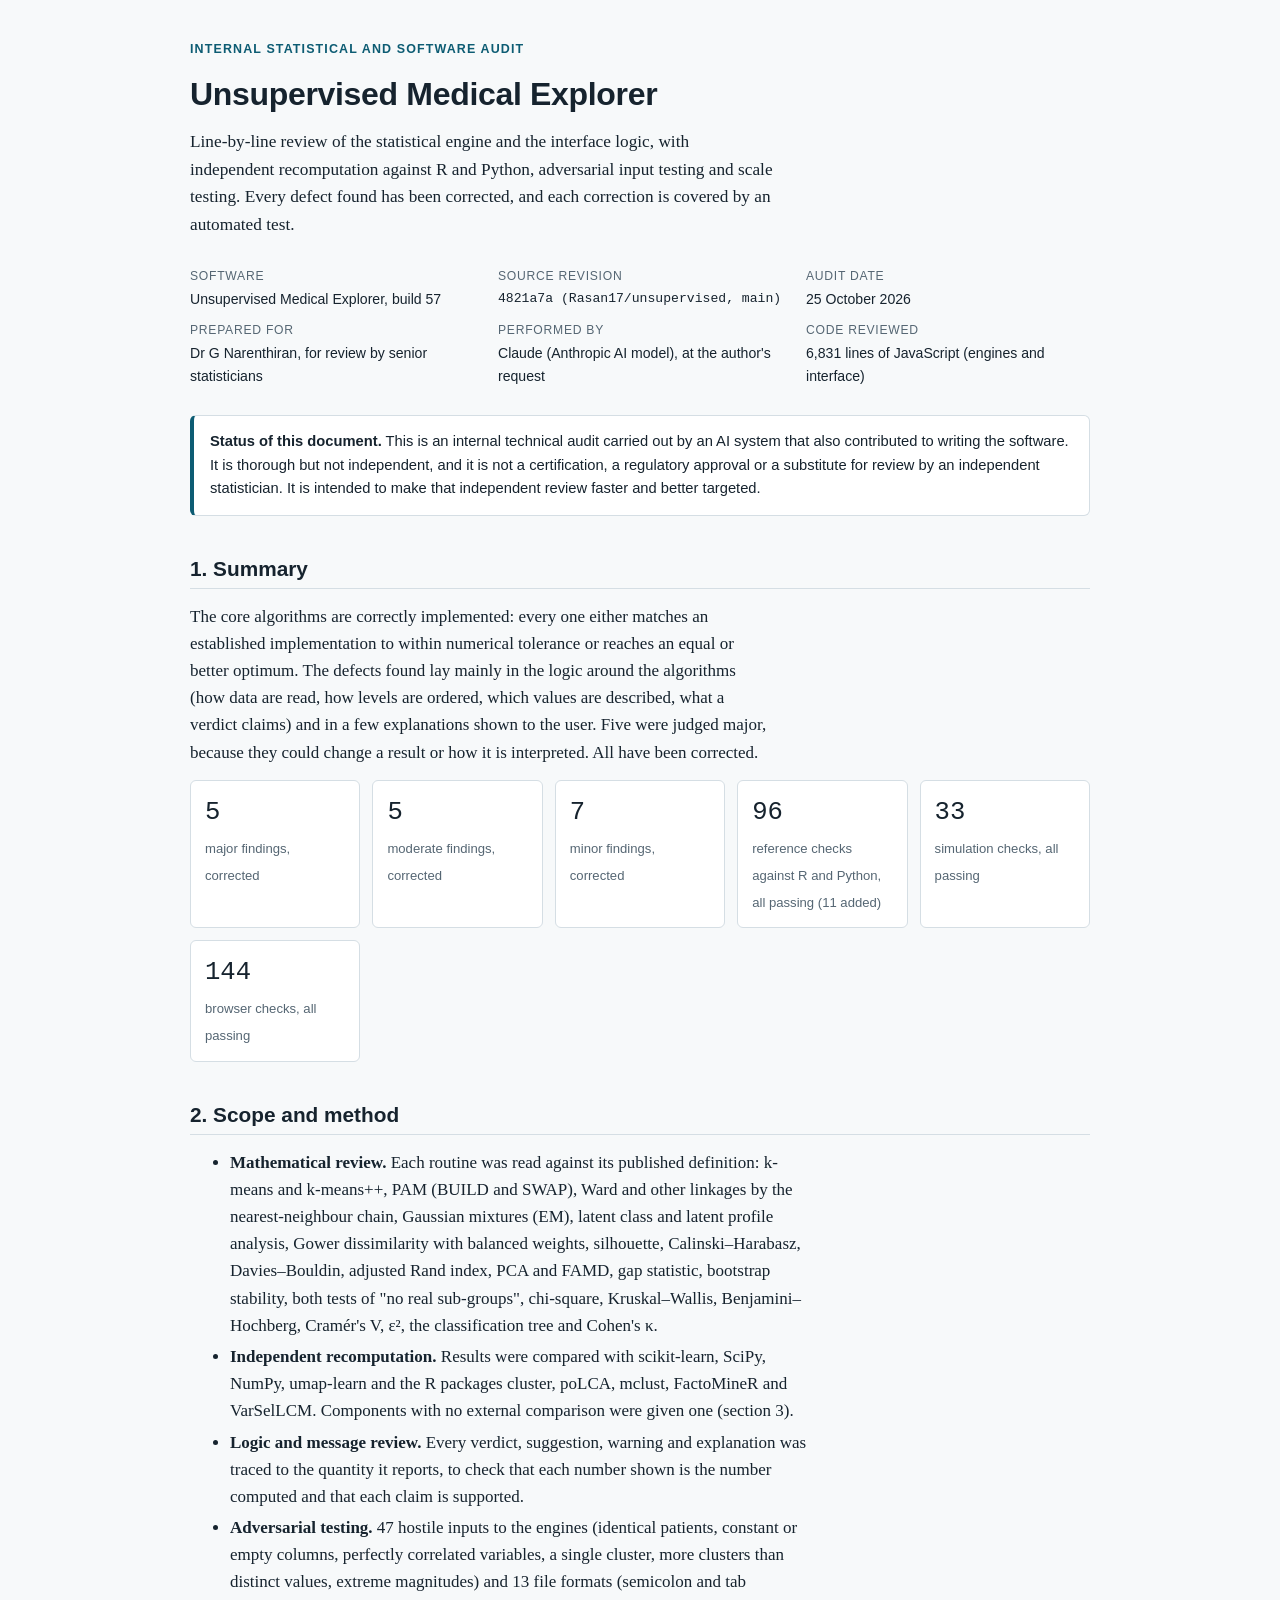
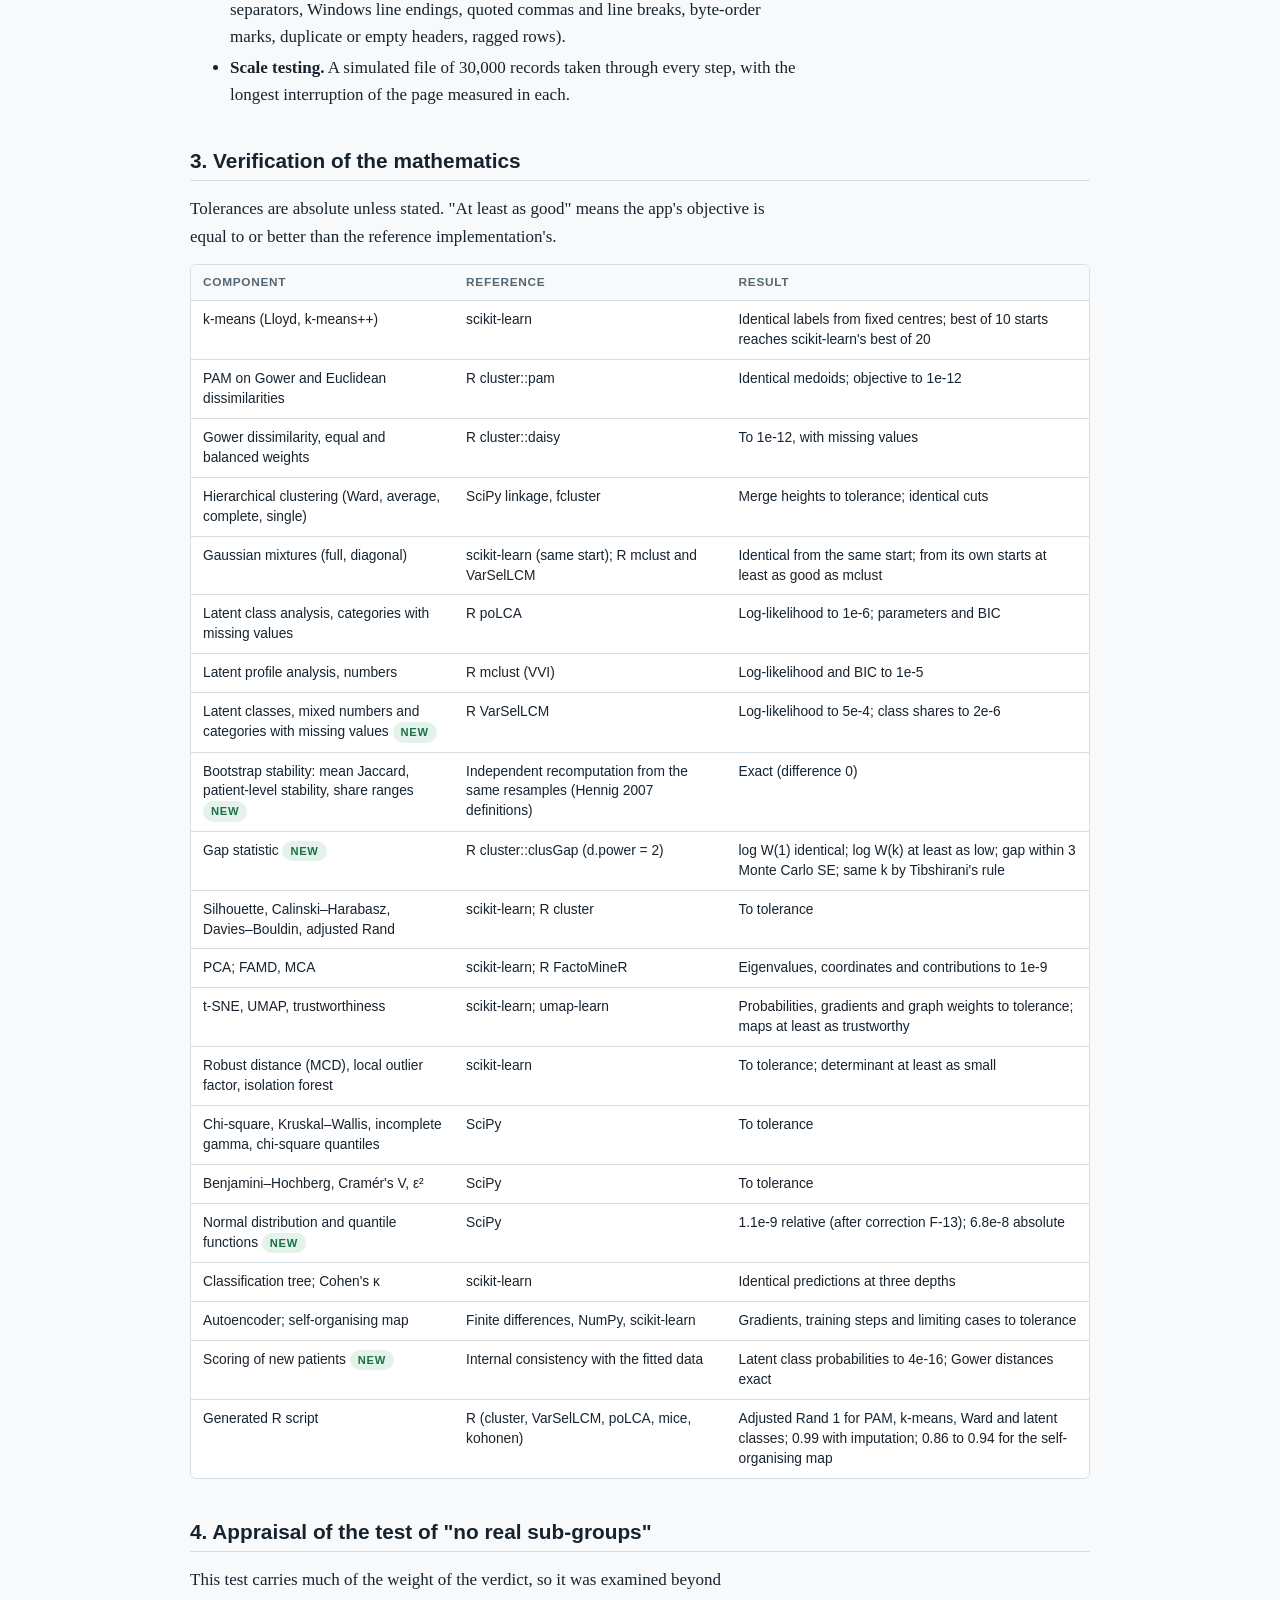
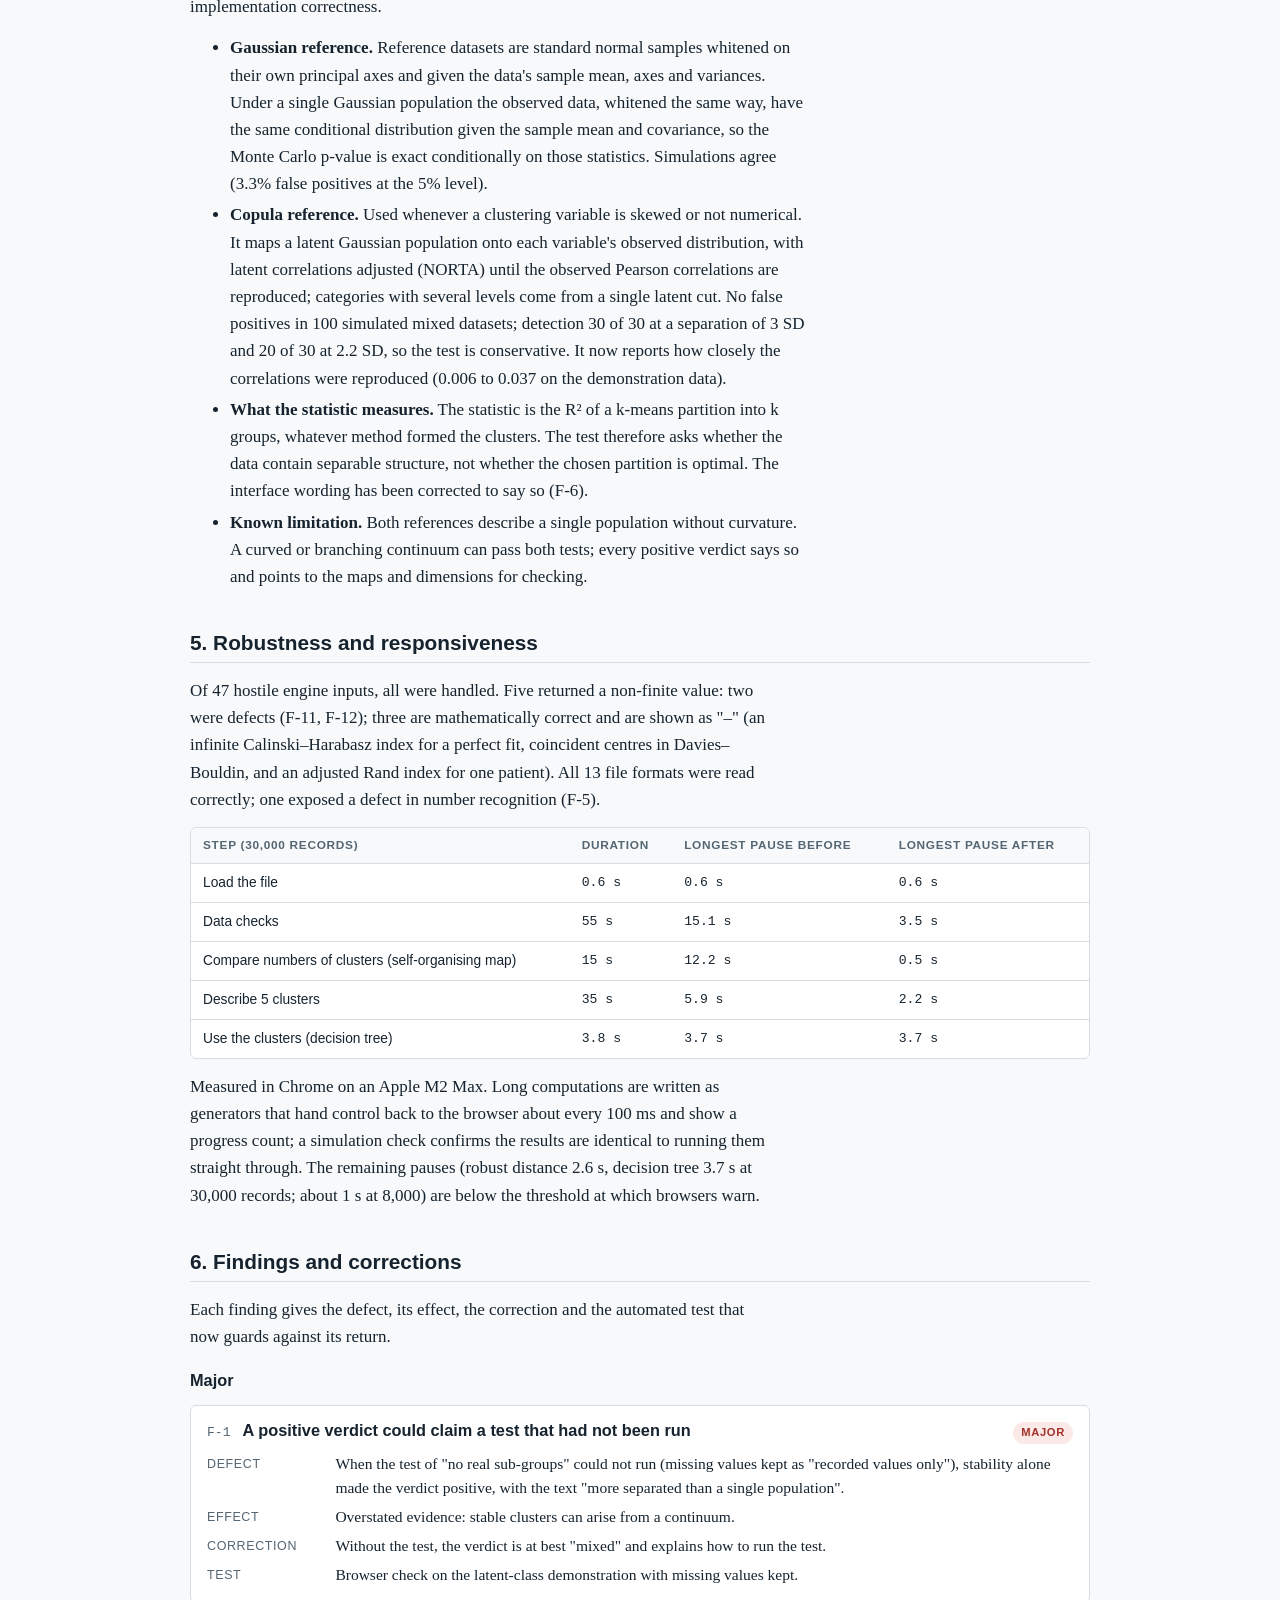
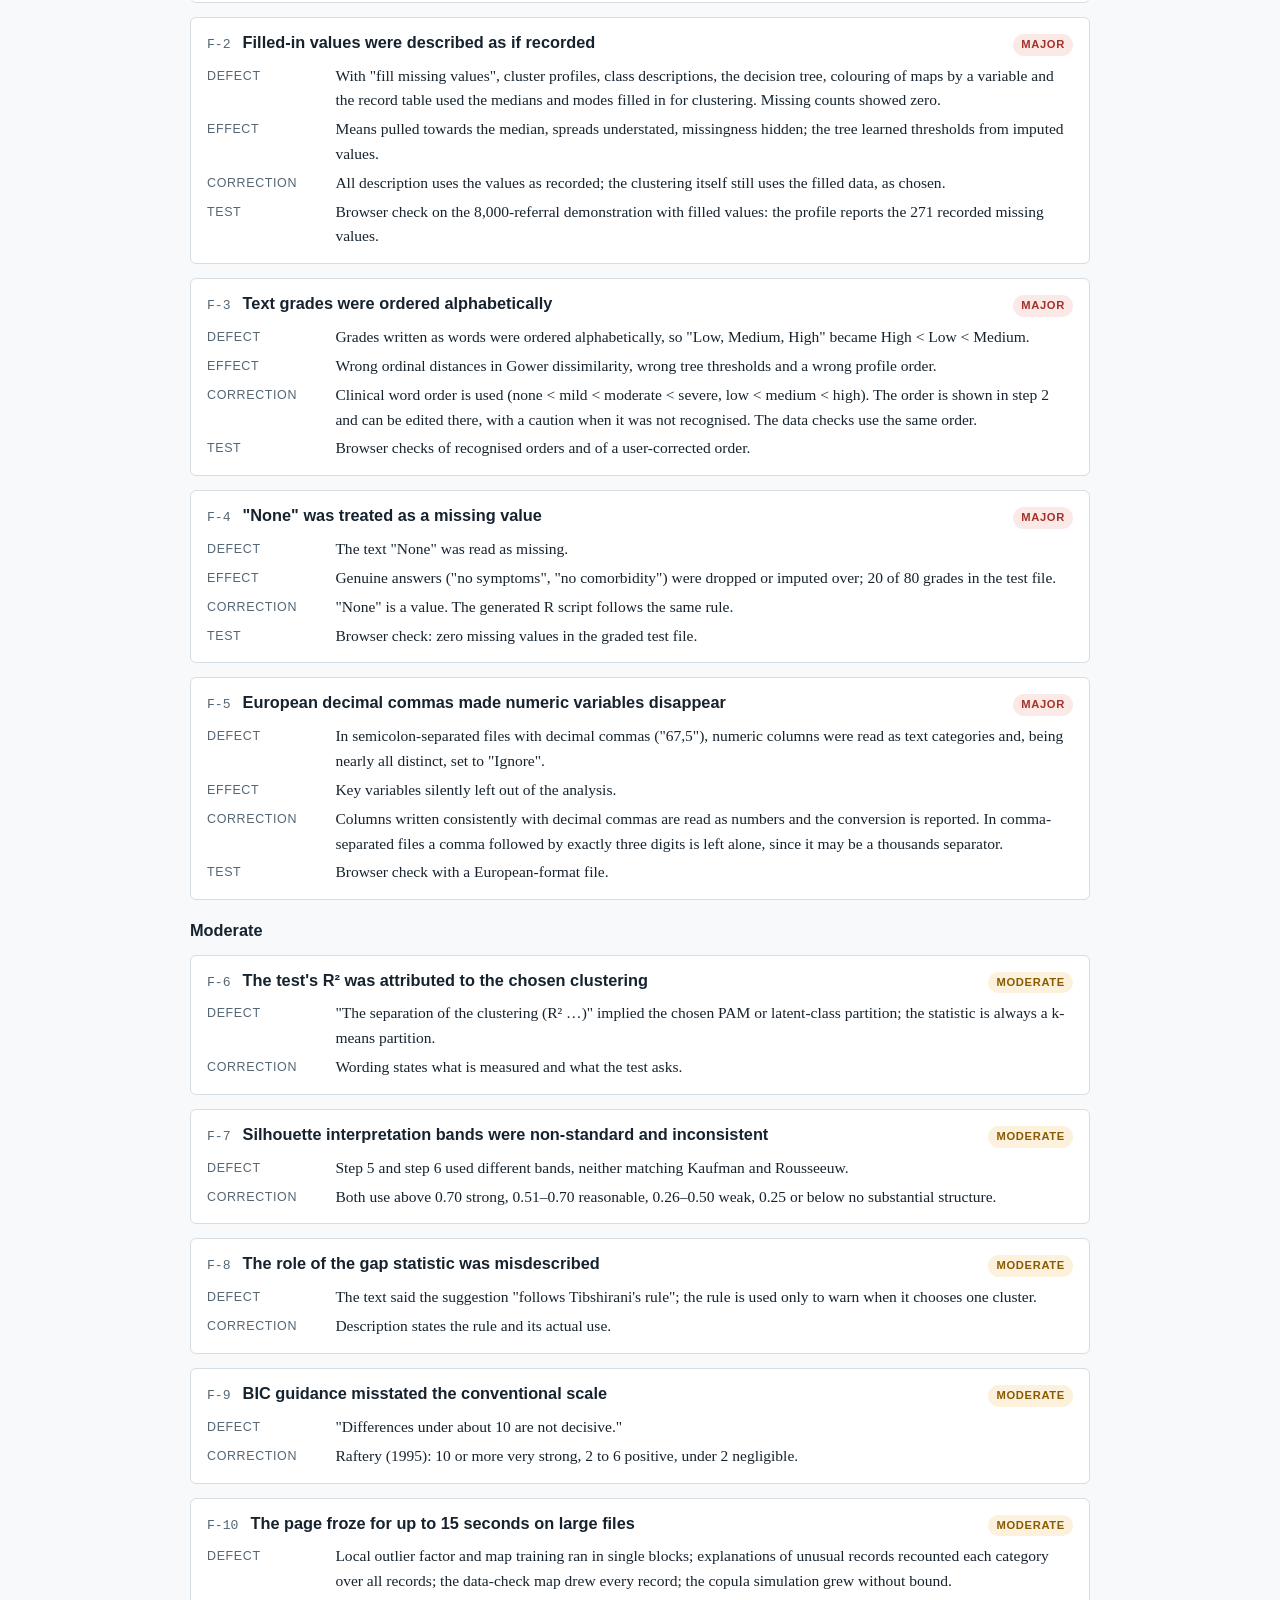
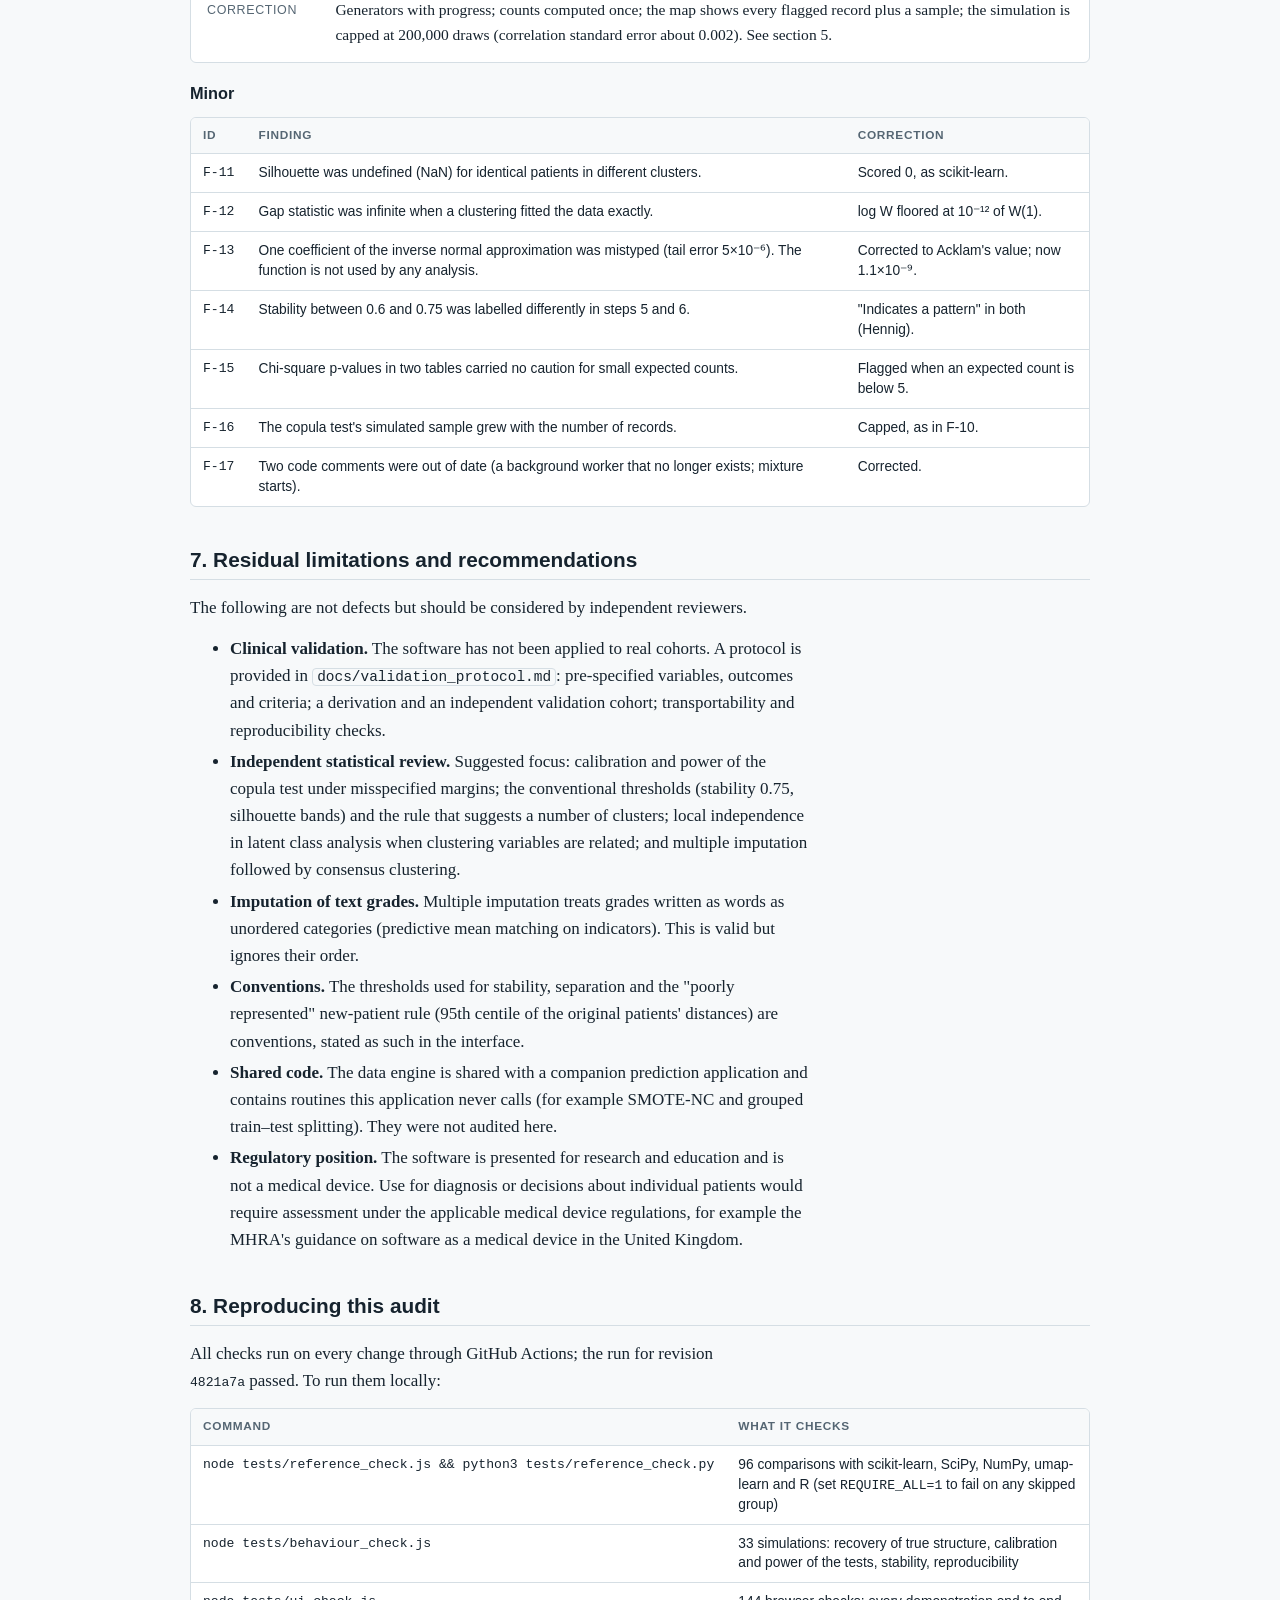
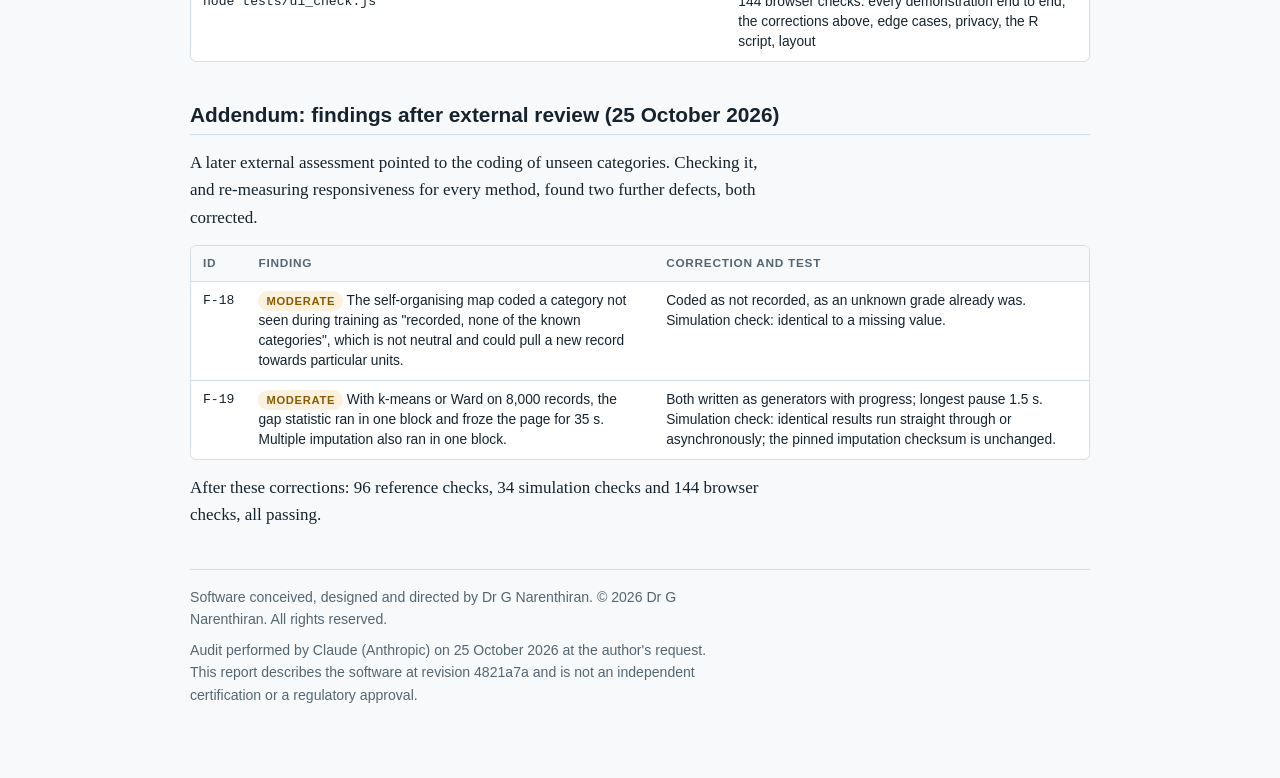
==== commit 77f94a89: "Unseen categories neutral in the self-organising map; gap statistic and imputation responsive - code" ====
--- a/docs/audit_2026-10-25.html
+++ b/docs/audit_2026-10-25.html
@@ -273,6 +273,19 @@
     </table></div>
   </section>
 
+  <section>
+    <h2>Addendum: findings after external review (25 October 2026)</h2>
+    <p>A later external assessment pointed to the coding of unseen categories. Checking it, and re-measuring responsiveness for every method, found two further defects, both corrected.</p>
+    <div class="wrap"><table>
+      <thead><tr><th>ID</th><th>Finding</th><th>Correction and test</th></tr></thead>
+      <tbody>
+        <tr><td class="mono">F-18</td><td><span class="sev moderate">Moderate</span> The self-organising map coded a category not seen during training as "recorded, none of the known categories", which is not neutral and could pull a new record towards particular units.</td><td>Coded as not recorded, as an unknown grade already was. Simulation check: identical to a missing value.</td></tr>
+        <tr><td class="mono">F-19</td><td><span class="sev moderate">Moderate</span> With k-means or Ward on 8,000 records, the gap statistic ran in one block and froze the page for 35 s. Multiple imputation also ran in one block.</td><td>Both written as generators with progress; longest pause 1.5 s. Simulation check: identical results run straight through or asynchronously; the pinned imputation checksum is unchanged.</td></tr>
+      </tbody>
+    </table></div>
+    <p>After these corrections: 96 reference checks, 34 simulation checks and 144 browser checks, all passing.</p>
+  </section>
+
   <footer class="sign">
     <p>Software conceived, designed and directed by Dr G Narenthiran. © 2026 Dr G Narenthiran. All rights reserved.</p>
     <p>Audit performed by Claude (Anthropic) on 25 October 2026 at the author's request. This report describes the software at revision 4821a7a and is not an independent certification or a regulatory approval.</p>
